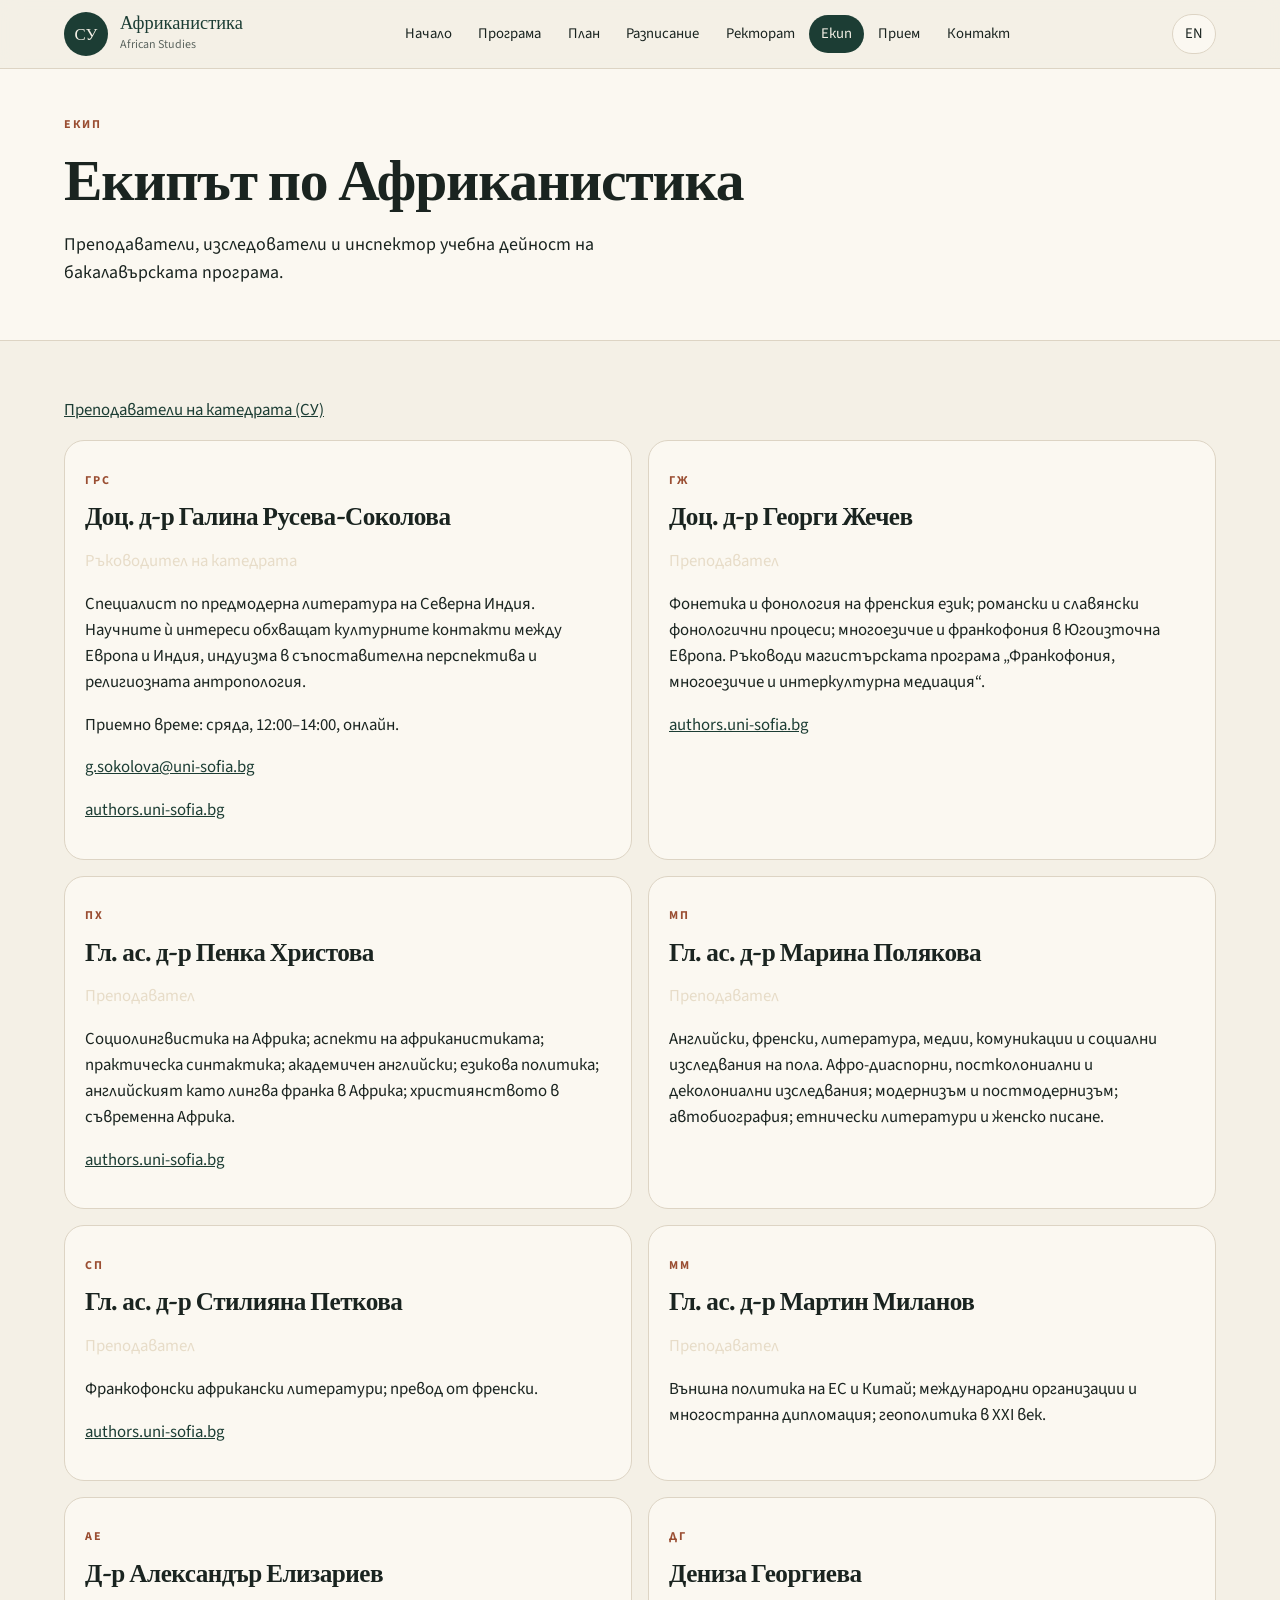
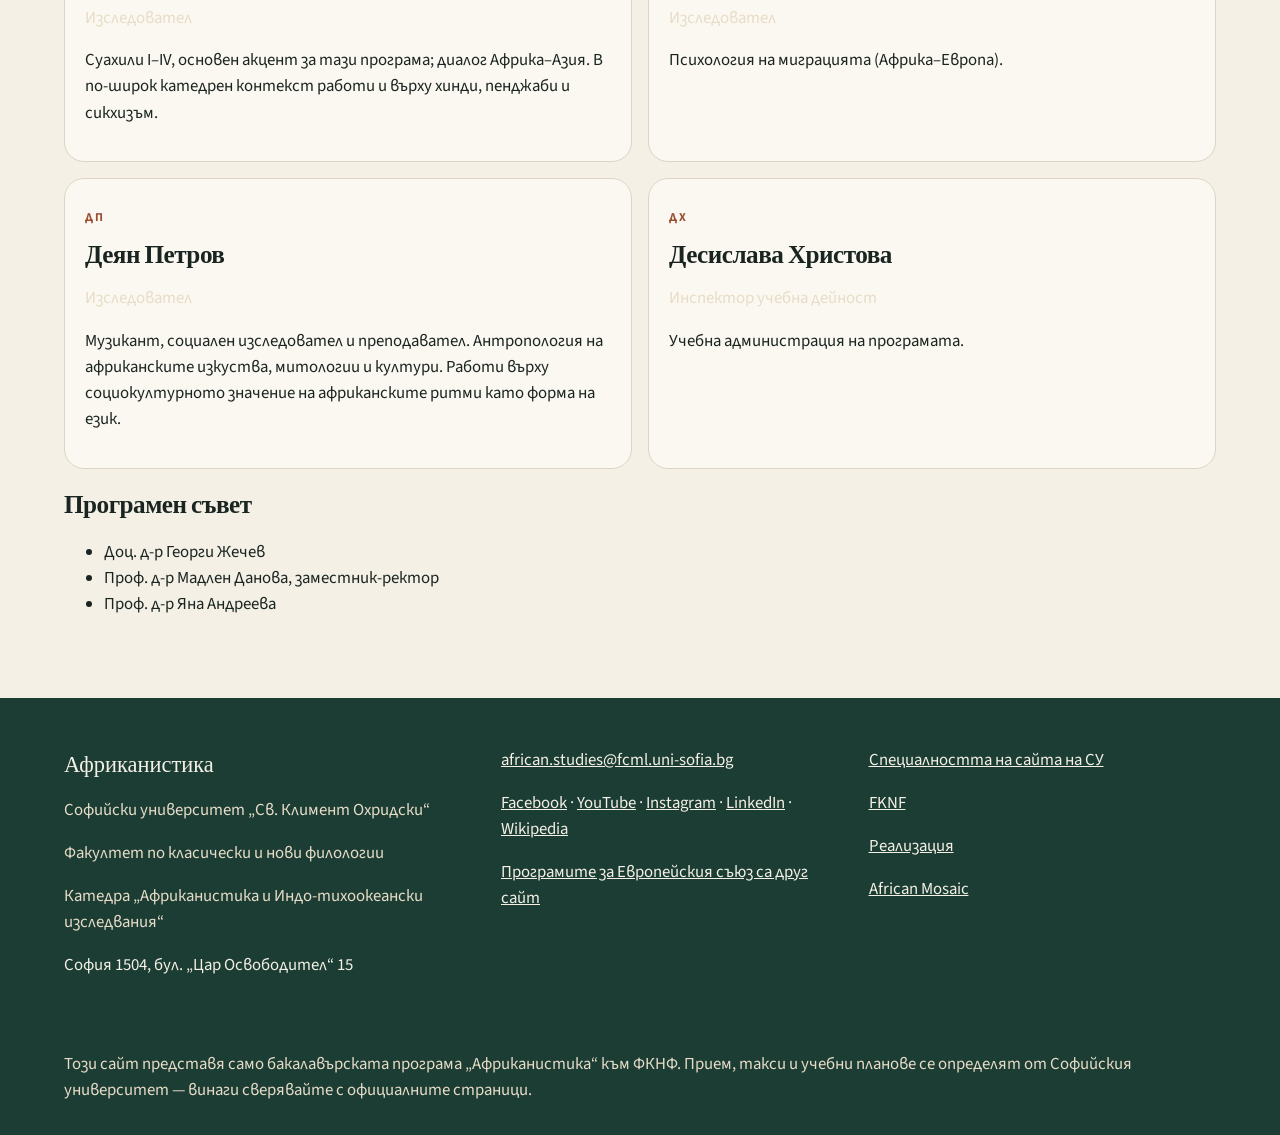
==== ekip.html @ bb1dcf3d "Publish the African Studies site separately from the EU programmes. Winter 2026–2027 timetable for y" ====
<!doctype html>
<html lang="bg">
<head>
<meta charset="utf-8">
<meta name="viewport" content="width=device-width, initial-scale=1">
<title>Екип · Африканистика</title>
<meta name="description" content="Бакалавърска програма Африканистика към ФКНФ на Софийския университет. Не е сайтът на програмите за Европейския съюз.">
<link rel="icon" href="favicon.svg" type="image/svg+xml">
<link rel="preconnect" href="https://fonts.googleapis.com">
<link rel="preconnect" href="https://fonts.gstatic.com" crossorigin>
<link rel="stylesheet" href="https://fonts.googleapis.com/css2?family=Fraunces:opsz,wght@9..144,560&family=Source+Sans+3:wght@400;600;700&display=swap">
<link rel="stylesheet" href="assets/site.css">
</head>
<body data-page="ekip">
<a class="skip" href="#app">Към съдържанието</a>
<div id="app"></div>
<script type="module" src="assets/render.js"></script>
</body>
</html>
---- assets/site.css ----
:root {
  --paper: #f4f0e6;
  --ink: #1a2420;
  --muted: #5c655f;
  --line: #ddd4c4;
  --card: #fbf8f1;
  --forest: #1c3d34;
  --forest-2: #245246;
  --clay: #9a4e32;
  --sand: #e7dcc8;
  --sans: "Source Sans 3", "Segoe UI", sans-serif;
  --serif: Fraunces, Palatino, serif;
}
* { box-sizing: border-box; }
html { scroll-behavior: smooth; }
body {
  margin: 0;
  background: var(--paper);
  color: var(--ink);
  font: 1.05rem/1.55 var(--sans);
}
h1, h2, h3 { font-family: var(--serif); font-weight: 560; letter-spacing: -0.02em; line-height: 1.15; }
a { color: var(--forest); }
img { max-width: 100%; height: auto; }
button, .btn { font: inherit; cursor: pointer; }
.skip { position: absolute; left: -999px; }
.skip:focus { left: 1rem; top: 1rem; background: var(--card); padding: 0.5rem 0.75rem; z-index: 50; }
.mast { position: sticky; top: 0; z-index: 20; background: color-mix(in srgb, var(--paper) 92%, transparent); backdrop-filter: blur(10px); border-bottom: 1px solid var(--line); }
.bar, .wrap, .hero, .foot-in { width: min(72rem, calc(100% - 2rem)); margin: 0 auto; }
.bar { display: flex; align-items: center; justify-content: space-between; gap: 1rem; padding: 0.75rem 0; }
.brand { display: flex; gap: 0.75rem; align-items: center; text-decoration: none; color: inherit; }
.mark { width: 2.75rem; height: 2.75rem; border-radius: 999px; background: var(--forest); color: var(--paper); display: grid; place-items: center; font-family: var(--serif); }
.word { font-family: var(--serif); font-size: 1.15rem; color: var(--forest); display: block; line-height: 1; }
.sub { display: block; margin-top: 0.25rem; font-size: 0.75rem; color: var(--muted); }
.nav { display: none; gap: 0.15rem; flex-wrap: wrap; }
.nav a, .lang, .menu-btn { text-decoration: none; border-radius: 999px; padding: 0.45rem 0.75rem; color: var(--ink); font-size: 0.92rem; }
.nav a.on { background: var(--forest); color: var(--paper); }
.lang, .menu-btn { border: 1px solid var(--line); background: var(--card); }
.menu-btn { width: 2.75rem; height: 2.75rem; }
.drawer { display: none; border-top: 1px solid var(--line); padding: 0.5rem 0 1rem; }
.drawer.open { display: grid; }
.drawer a { display: block; padding: 0.75rem 0.25rem; text-decoration: none; color: var(--ink); }
.hero { padding: 3.5rem 0; display: grid; gap: 1.5rem; }
.hero-band { background: var(--forest); color: var(--paper); }
.kicker { font-size: 0.75rem; letter-spacing: 0.16em; text-transform: uppercase; color: var(--clay); font-weight: 700; }
.hero-band .kicker, .hero-band .lead { color: var(--sand); }
h1 { font-size: clamp(2.4rem, 5vw, 3.6rem); margin: 0.4rem 0; }
.lead { font-size: 1.12rem; max-width: 40rem; }
.facts { display: grid; grid-template-columns: 1fr 1fr; gap: 0.75rem; }
.fact { background: var(--forest-2); border-radius: 1rem; padding: 1rem; }
.fact span { display: block; font-size: 0.75rem; letter-spacing: 0.08em; text-transform: uppercase; color: var(--sand); }
.fact strong { font-family: var(--serif); font-size: 1.5rem; font-weight: 560; }
.row { display: flex; flex-wrap: wrap; gap: 0.75rem; margin-top: 1.25rem; }
.btn { display: inline-block; border-radius: 999px; padding: 0.75rem 1.1rem; text-decoration: none; font-size: 0.95rem; }
.btn.solid { background: var(--clay); color: var(--paper); }
.btn.ghost { border: 1px solid color-mix(in srgb, var(--sand) 55%, transparent); color: var(--paper); }
.wrap { padding: 2.5rem 0 1rem; }
.grid-2 { display: grid; gap: 1rem; }
.grid-3 { display: grid; gap: 1rem; }
.card { background: var(--card); border: 1px solid var(--line); border-radius: 1.25rem; padding: 1.15rem 1.25rem; }
.card h2, .card h3 { margin: 0.2rem 0 0.4rem; }
.phase { background: var(--forest); color: var(--paper); border-radius: 1.25rem; padding: 1.15rem; }
.phase p { color: var(--sand); }
.pagehead { background: var(--card); border-bottom: 1px solid var(--line); }
.pagehead .wrap { padding: 2.2rem 0; }
.tabs, .days, .legend { display: flex; flex-wrap: wrap; gap: 0.45rem; }
.tabs button, .days button { border-radius: 999px; border: 1px solid var(--line); background: var(--card); padding: 0.45rem 0.9rem; }
.tabs button.on { background: var(--forest); color: var(--paper); border-color: var(--forest); }
.days button.on { background: var(--clay); color: var(--paper); border-color: var(--clay); }
.slot { border-left: 4px solid var(--forest); margin-top: 0.7rem; }
.slot .when { color: var(--muted); font-size: 0.85rem; }
.note { color: var(--clay); font-size: 0.92rem; }
table { width: 100%; border-collapse: collapse; font-size: 0.92rem; }
th, td { text-align: left; vertical-align: top; padding: 0.55rem 0.6rem; border-top: 1px solid var(--line); }
th { background: var(--sand); }
.table-wrap { overflow-x: auto; border: 1px solid var(--line); border-radius: 1rem; margin-top: 1rem; }
.week { display: none; }
.foot { margin-top: 3rem; background: var(--forest); color: var(--paper); }
.foot a { color: var(--paper); }
.foot-in { display: grid; gap: 1.25rem; padding: 2rem 0 1rem; }
.muted, .foot .sand { color: var(--sand); }
.swatch { width: 0.65rem; height: 0.65rem; border-radius: 99px; display: inline-block; }
.legend li { display: flex; gap: 0.4rem; align-items: center; font-size: 0.8rem; color: var(--muted); list-style: none; }
.legend { padding: 0; margin: 0.8rem 0; }
.mapfig { margin: 0; }
.mapfig figcaption { color: var(--muted); font-size: 0.9rem; padding: 0.6rem 0.2rem; }
@media (min-width: 800px) {
  .hero { grid-template-columns: 1.4fr 0.8fr; align-items: end; }
  .grid-2 { grid-template-columns: 1fr 1fr; }
  .grid-3 { grid-template-columns: 1fr 1fr 1fr; }
  .foot-in { grid-template-columns: 1.2fr 1fr 1fr; }
}
@media (min-width: 1040px) {
  .nav { display: flex; }
  .menu-btn, .drawer { display: none !important; }
  .week { display: grid; grid-template-columns: 3.2rem repeat(5, 1fr); border: 1px solid var(--line); border-radius: 1.25rem; overflow: hidden; background: var(--card); margin-top: 1rem; }
  .week .hd { background: var(--sand); padding: 0.45rem; font-weight: 700; font-size: 0.85rem; }
  .col { position: relative; height: 36rem; border-left: 1px solid var(--line); }
  .col article { position: absolute; overflow: hidden; background: var(--paper); border: 1px solid var(--line); border-left-width: 4px; border-radius: 0.5rem; padding: 0.3rem 0.35rem; font-size: 0.72rem; line-height: 1.25; }
  .hours { position: relative; height: 36rem; }
  .hours span, .hline { position: absolute; font-size: 0.72rem; color: var(--muted); }
  .hline { left: 0; right: 0; border-top: 1px solid var(--line); }
  .m-only { display: none; }
}
@media (max-width: 1039px) {
  .d-only { display: none; }
}
@media (prefers-reduced-motion: reduce) { html { scroll-behavior: auto; } }
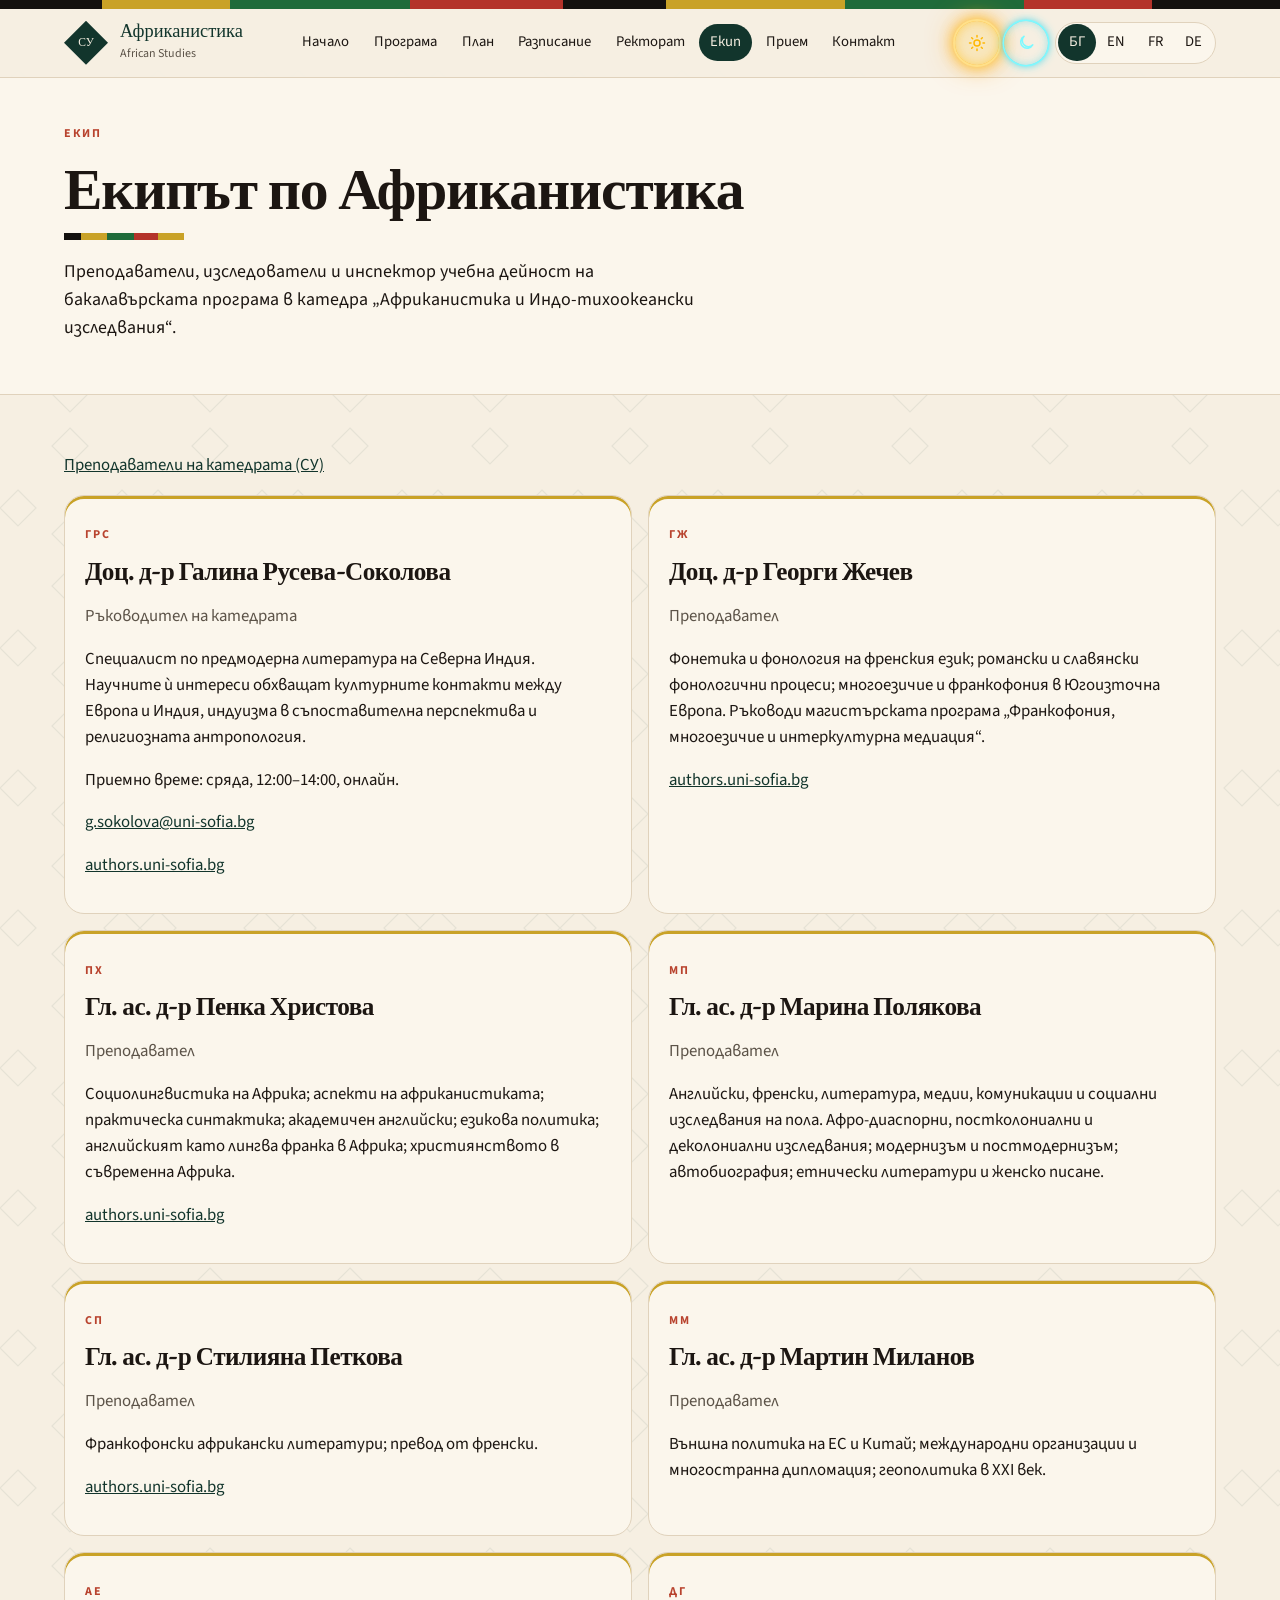
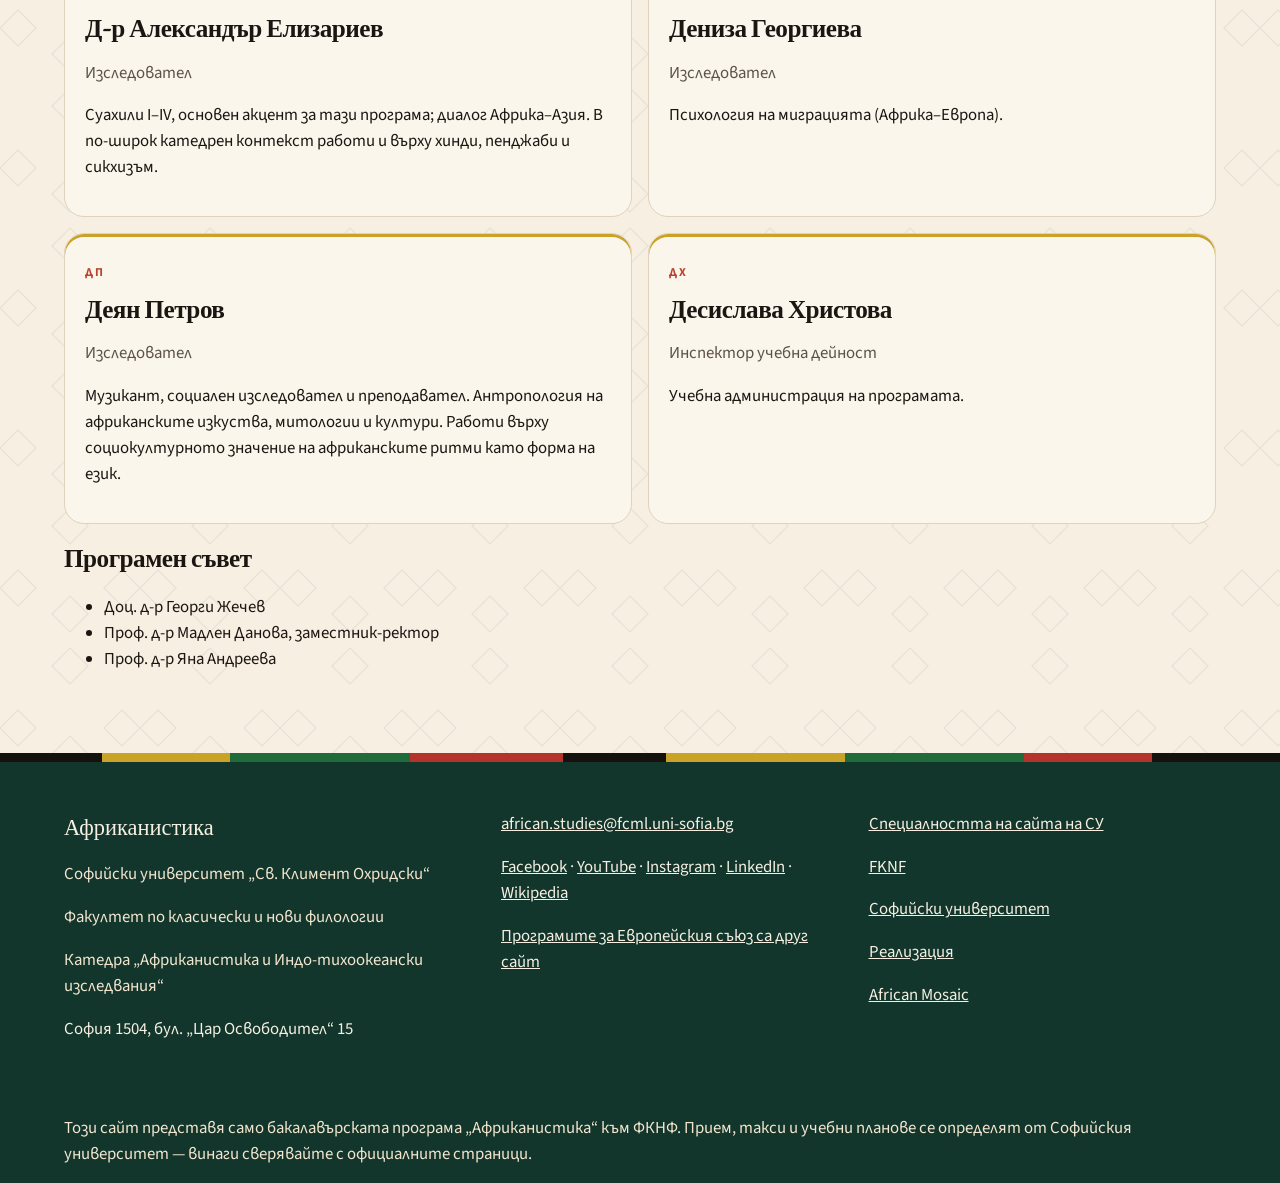
==== commit 1f4f8e01: "Add French and German, a kente palette, and light/dark controls. The African Studies site stays sepa" ====
--- a/ekip.html
+++ b/ekip.html
@@ -1,6 +1,7 @@
 <!doctype html>
 <html lang="bg">
 <head>
+<script>try{var t=localStorage.getItem("as-theme");if(t==="dark"||t==="light")document.documentElement.dataset.theme=t;}catch(e){}</script>
 <meta charset="utf-8">
 <meta name="viewport" content="width=device-width, initial-scale=1">
 <title>Екип · Африканистика</title>
--- a/assets/site.css
+++ b/assets/site.css
@@ -1,26 +1,53 @@
 :root {
-  --paper: #f4f0e6;
-  --ink: #1a2420;
-  --muted: #5c655f;
-  --line: #ddd4c4;
-  --card: #fbf8f1;
-  --forest: #1c3d34;
-  --forest-2: #245246;
-  --clay: #9a4e32;
-  --sand: #e7dcc8;
+  --paper: #f6efe2;
+  --ink: #1c1612;
+  --muted: #5c5348;
+  --line: #e0d2bc;
+  --card: #fbf6ec;
+  --forest: #12352c;
+  --forest-2: #1a463c;
+  --clay: #b8432e;
+  --sand: #e7d7bc;
+  --sandtext: #f3e6cf;
+  --band: #12352c;
+  --heading: #12352c;
+  --onband: #f6efe2;
+  --gold: #c9a227;
+  --kente-ink: #14110e;
+  --kente-green: #1f6b3a;
+  --kente-red: #b4332a;
   --sans: "Source Sans 3", "Segoe UI", sans-serif;
   --serif: Fraunces, Palatino, serif;
+}
+html[data-theme="dark"] {
+  color-scheme: dark;
+  --paper: #110e0b;
+  --ink: #f4ead8;
+  --muted: #cbbba0;
+  --line: #3f362c;
+  --card: #1b1713;
+  --sand: #2c261e;
+  --sandtext: #e7d7b8;
+  --forest: #f0d48a;
+  --forest-2: #14332c;
+  --clay: #e07a4c;
+  --band: #0c2420;
+  --heading: #f0d48a;
+  --onband: #f6efe2;
+  --gold: #e7c56b;
 }
 * { box-sizing: border-box; }
 html { scroll-behavior: smooth; }
 body {
   margin: 0;
-  background: var(--paper);
+  background-color: var(--paper);
+  background-image: url("data:image/svg+xml,%3Csvg xmlns='http://www.w3.org/2000/svg' width='140' height='140' viewBox='0 0 140 140'%3E%3Cpath fill='none' stroke='%2312352c' stroke-opacity='0.07' stroke-width='1.2' d='M70 8l18 18-18 18-18-18zM18 70l18 18-18 18-18-18zM122 70l18 18-18 18-18-18zM70 96l18 18-18 18-18-18z'/%3E%3C/svg%3E");
+  background-size: 140px 140px;
   color: var(--ink);
   font: 1.05rem/1.55 var(--sans);
 }
 h1, h2, h3 { font-family: var(--serif); font-weight: 560; letter-spacing: -0.02em; line-height: 1.15; }
-a { color: var(--forest); }
+a { color: var(--heading); }
 img { max-width: 100%; height: auto; }
 button, .btn { font: inherit; cursor: pointer; }
 .skip { position: absolute; left: -999px; }
@@ -29,44 +56,46 @@
 .bar, .wrap, .hero, .foot-in { width: min(72rem, calc(100% - 2rem)); margin: 0 auto; }
 .bar { display: flex; align-items: center; justify-content: space-between; gap: 1rem; padding: 0.75rem 0; }
 .brand { display: flex; gap: 0.75rem; align-items: center; text-decoration: none; color: inherit; }
-.mark { width: 2.75rem; height: 2.75rem; border-radius: 999px; background: var(--forest); color: var(--paper); display: grid; place-items: center; font-family: var(--serif); }
-.word { font-family: var(--serif); font-size: 1.15rem; color: var(--forest); display: block; line-height: 1; }
+.mark { width: 2.75rem; height: 2.75rem; background: var(--band); color: var(--onband); display: grid; place-items: center; font-family: var(--serif); clip-path: polygon(50% 0, 100% 50%, 50% 100%, 0 50%); font-size: 0.72rem; }
+.word { font-family: var(--serif); font-size: 1.15rem; color: var(--heading); display: block; line-height: 1; }
 .sub { display: block; margin-top: 0.25rem; font-size: 0.75rem; color: var(--muted); }
 .nav { display: none; gap: 0.15rem; flex-wrap: wrap; }
-.nav a, .lang, .menu-btn { text-decoration: none; border-radius: 999px; padding: 0.45rem 0.75rem; color: var(--ink); font-size: 0.92rem; }
-.nav a.on { background: var(--forest); color: var(--paper); }
-.lang, .menu-btn { border: 1px solid var(--line); background: var(--card); }
-.menu-btn { width: 2.75rem; height: 2.75rem; }
+.nav a, .lang, .menu-btn { text-decoration: none; border-radius: 999px; padding: 0.45rem 0.7rem; color: var(--ink); font-size: 0.92rem; background: transparent; border: 0; }
+.nav a.on, .lang.on { background: var(--band); color: var(--onband); }
+.langs { display: flex; border: 1px solid var(--line); background: var(--card); border-radius: 999px; padding: 0.1rem; }
+.menu-btn { border: 1px solid var(--line); background: var(--card); width: 2.75rem; height: 2.75rem; }
+.tools { display: flex; align-items: center; gap: 0.45rem; }
+.themes { display: flex; gap: 0.35rem; }
 .drawer { display: none; border-top: 1px solid var(--line); padding: 0.5rem 0 1rem; }
 .drawer.open { display: grid; }
 .drawer a { display: block; padding: 0.75rem 0.25rem; text-decoration: none; color: var(--ink); }
 .hero { padding: 3.5rem 0; display: grid; gap: 1.5rem; }
-.hero-band { background: var(--forest); color: var(--paper); }
+.hero-band { background: var(--band); color: var(--onband); background-image: linear-gradient(90deg, transparent 0, transparent calc(100% - 18px), var(--kente-ink) calc(100% - 18px), var(--kente-ink) calc(100% - 14px), var(--gold) calc(100% - 14px), var(--gold) calc(100% - 8px), var(--kente-red) calc(100% - 8px), var(--kente-red) calc(100% - 3px), var(--kente-green) calc(100% - 3px), var(--kente-green) 100%); }
 .kicker { font-size: 0.75rem; letter-spacing: 0.16em; text-transform: uppercase; color: var(--clay); font-weight: 700; }
-.hero-band .kicker, .hero-band .lead { color: var(--sand); }
+.hero-band .kicker, .hero-band .lead { color: var(--sandtext); }
 h1 { font-size: clamp(2.4rem, 5vw, 3.6rem); margin: 0.4rem 0; }
 .lead { font-size: 1.12rem; max-width: 40rem; }
 .facts { display: grid; grid-template-columns: 1fr 1fr; gap: 0.75rem; }
-.fact { background: var(--forest-2); border-radius: 1rem; padding: 1rem; }
-.fact span { display: block; font-size: 0.75rem; letter-spacing: 0.08em; text-transform: uppercase; color: var(--sand); }
+.fact { background: var(--forest-2); border-radius: 1rem; padding: 1rem; color: var(--onband); }
+.fact span { display: block; font-size: 0.75rem; letter-spacing: 0.08em; text-transform: uppercase; color: var(--sandtext); }
 .fact strong { font-family: var(--serif); font-size: 1.5rem; font-weight: 560; }
 .row { display: flex; flex-wrap: wrap; gap: 0.75rem; margin-top: 1.25rem; }
 .btn { display: inline-block; border-radius: 999px; padding: 0.75rem 1.1rem; text-decoration: none; font-size: 0.95rem; }
-.btn.solid { background: var(--clay); color: var(--paper); }
-.btn.ghost { border: 1px solid color-mix(in srgb, var(--sand) 55%, transparent); color: var(--paper); }
+.btn.solid { background: var(--clay); color: var(--onband); }
+.btn.ghost { border: 1px solid color-mix(in srgb, var(--sandtext) 55%, transparent); color: var(--onband); }
 .wrap { padding: 2.5rem 0 1rem; }
 .grid-2 { display: grid; gap: 1rem; }
 .grid-3 { display: grid; gap: 1rem; }
-.card { background: var(--card); border: 1px solid var(--line); border-radius: 1.25rem; padding: 1.15rem 1.25rem; }
+.card { background: var(--card); border: 1px solid var(--line); border-radius: 1.25rem; padding: 1.15rem 1.25rem; box-shadow: inset 0 3px 0 var(--gold); }
 .card h2, .card h3 { margin: 0.2rem 0 0.4rem; }
-.phase { background: var(--forest); color: var(--paper); border-radius: 1.25rem; padding: 1.15rem; }
-.phase p { color: var(--sand); }
+.phase { background: var(--band); color: var(--onband); border-radius: 1.25rem; padding: 1.15rem; }
+.phase p { color: var(--sandtext); }
 .pagehead { background: var(--card); border-bottom: 1px solid var(--line); }
 .pagehead .wrap { padding: 2.2rem 0; }
 .tabs, .days, .legend { display: flex; flex-wrap: wrap; gap: 0.45rem; }
 .tabs button, .days button { border-radius: 999px; border: 1px solid var(--line); background: var(--card); padding: 0.45rem 0.9rem; }
-.tabs button.on { background: var(--forest); color: var(--paper); border-color: var(--forest); }
-.days button.on { background: var(--clay); color: var(--paper); border-color: var(--clay); }
+.tabs button.on { background: var(--band); color: var(--onband); border-color: var(--band); }
+.days button.on { background: var(--clay); color: var(--onband); border-color: var(--clay); }
 .slot { border-left: 4px solid var(--forest); margin-top: 0.7rem; }
 .slot .when { color: var(--muted); font-size: 0.85rem; }
 .note { color: var(--clay); font-size: 0.92rem; }
@@ -75,10 +104,12 @@
 th { background: var(--sand); }
 .table-wrap { overflow-x: auto; border: 1px solid var(--line); border-radius: 1rem; margin-top: 1rem; }
 .week { display: none; }
-.foot { margin-top: 3rem; background: var(--forest); color: var(--paper); }
-.foot a { color: var(--paper); }
+.foot { margin-top: 3rem; background: var(--band); color: var(--onband); }
+.foot a { color: var(--onband); }
+.foot .word { color: var(--onband); font-size: 1.4rem; }
 .foot-in { display: grid; gap: 1.25rem; padding: 2rem 0 1rem; }
-.muted, .foot .sand { color: var(--sand); }
+.muted { color: var(--muted); }
+.foot .sand, .sand { color: var(--sandtext); }
 .swatch { width: 0.65rem; height: 0.65rem; border-radius: 99px; display: inline-block; }
 .legend li { display: flex; gap: 0.4rem; align-items: center; font-size: 0.8rem; color: var(--muted); list-style: none; }
 .legend { padding: 0; margin: 0.8rem 0; }
@@ -90,7 +121,7 @@
   .grid-3 { grid-template-columns: 1fr 1fr 1fr; }
   .foot-in { grid-template-columns: 1.2fr 1fr 1fr; }
 }
-@media (min-width: 1040px) {
+@media (min-width: 1180px) {
   .nav { display: flex; }
   .menu-btn, .drawer { display: none !important; }
   .week { display: grid; grid-template-columns: 3.2rem repeat(5, 1fr); border: 1px solid var(--line); border-radius: 1.25rem; overflow: hidden; background: var(--card); margin-top: 1rem; }
@@ -102,7 +133,24 @@
   .hline { left: 0; right: 0; border-top: 1px solid var(--line); }
   .m-only { display: none; }
 }
-@media (max-width: 1039px) {
+@media (max-width: 1179px) {
   .d-only { display: none; }
 }
-@media (prefers-reduced-motion: reduce) { html { scroll-behavior: auto; } }
+.kente { height: 0.55rem; background: linear-gradient(90deg, var(--kente-ink) 0 8%, var(--gold) 8% 18%, var(--kente-green) 18% 32%, var(--kente-red) 32% 44%, var(--kente-ink) 44% 52%, var(--gold) 52% 66%, var(--kente-green) 66% 80%, var(--kente-red) 80% 90%, var(--kente-ink) 90% 100%); }
+.af-rule { height: 0.45rem; width: 7.5rem; margin: 0.7rem 0; background: linear-gradient(90deg, var(--kente-ink) 0 14%, var(--gold) 14% 36%, var(--kente-green) 36% 58%, var(--kente-red) 58% 78%, var(--gold) 78% 100%); }
+.cities { font-family: var(--serif); font-size: 1.25rem; color: var(--heading); }
+.card.band { background: var(--band); color: var(--onband); }
+.card.band a { color: var(--onband); }
+.neon-btn { width: 2.75rem; height: 2.75rem; border-radius: 999px; display: grid; place-items: center; background: transparent; border: 0; padding: 0; }
+.neon-sun { color: #ffb703; box-shadow: 0 0 0 1.5px #ffb703, 0 0 10px #ff9f1c, inset 0 0 8px rgba(255, 183, 3, 0.4); }
+.neon-sun[aria-pressed="true"] { background: rgba(255, 183, 3, 0.16); box-shadow: 0 0 0 2px #ffe08a, 0 0 16px #ffb703, 0 0 28px rgba(255, 159, 28, 0.8), inset 0 0 12px rgba(255, 183, 3, 0.5); }
+.neon-moon { color: #7df9ff; box-shadow: 0 0 0 1.5px #7df9ff, 0 0 10px #22d3ee, inset 0 0 8px rgba(34, 211, 238, 0.4); }
+.neon-moon[aria-pressed="true"] { background: rgba(34, 211, 238, 0.14); box-shadow: 0 0 0 2px #d5fbff, 0 0 16px #7df9ff, 0 0 28px rgba(34, 211, 238, 0.8), inset 0 0 12px rgba(125, 249, 255, 0.45); }
+@media (prefers-reduced-motion: no-preference) {
+  .neon-sun[aria-pressed="true"], .neon-moon[aria-pressed="true"] { animation: neon-breathe 2.6s ease-in-out infinite; }
+}
+@keyframes neon-breathe { 50% { filter: brightness(1.35); } }
+@media (prefers-reduced-motion: reduce) {
+  html { scroll-behavior: auto; }
+  *, *::before, *::after { animation: none !important; }
+}
